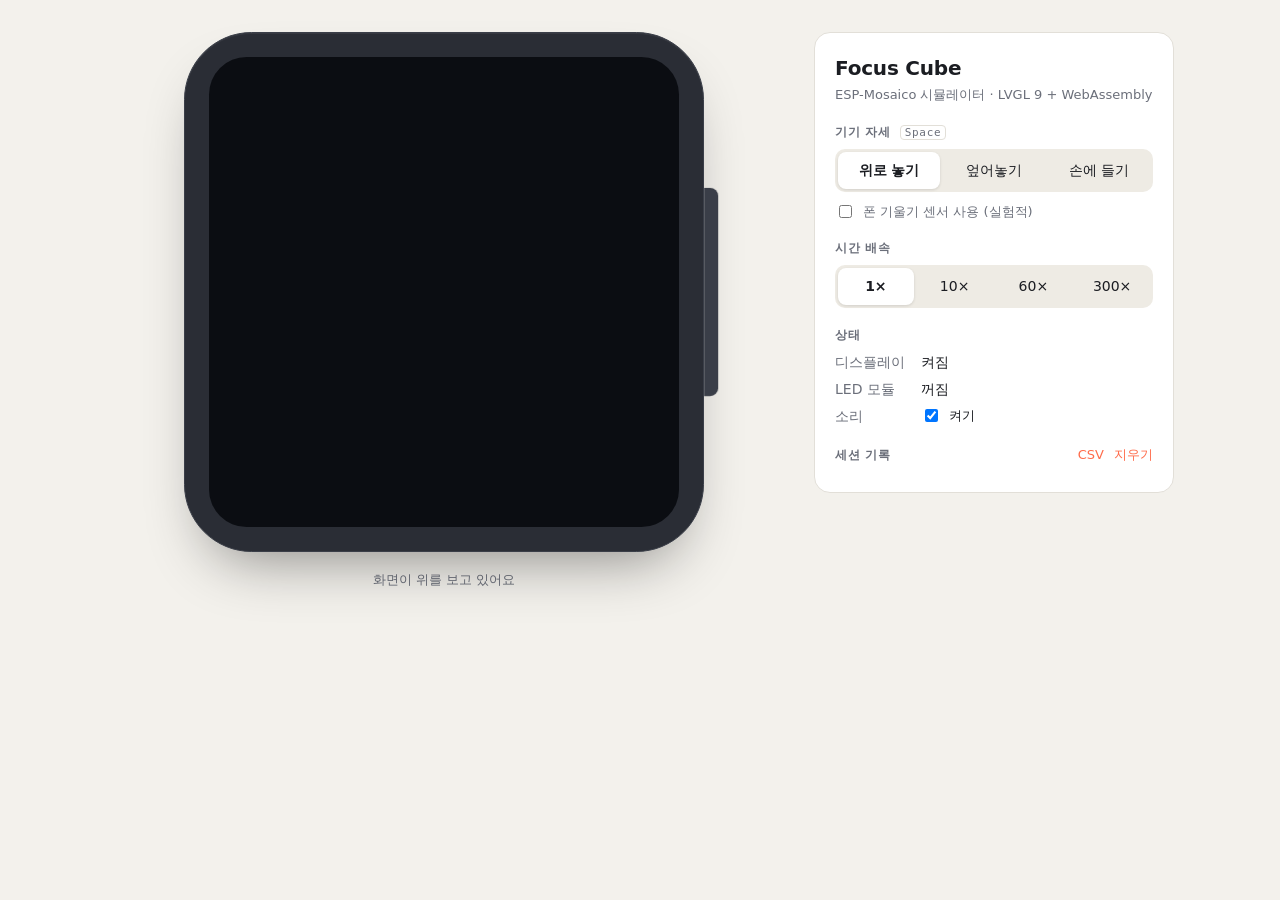
==== platform/web/index.html @ a2094a47 "Focus Cube: flip-to-focus timer for ESP-Mosaico - core: pose detection + session state machine (pure" ====
<!doctype html>
<html lang="ko">
<head>
  <meta charset="utf-8">
  <meta name="viewport" content="width=device-width, initial-scale=1">
  <title>Focus Cube Simulator</title>
  <link rel="stylesheet" href="sim.css">
</head>
<body>
  <main class="layout">
    <section class="stage">
      <div class="device" id="device">
        <div class="face front">
          <canvas id="screen" width="480" height="480" aria-label="ESP-Mosaico 480x480 display"></canvas>
          <div class="sleep-veil" id="veil"></div>
        </div>
        <div class="face back">
          <span class="brand">ESP-Mosaico</span>
          <span class="back-note">face down · screen off</span>
        </div>
        <div class="led-module" id="led" title="RGB LED module"></div>
      </div>
      <p class="caption" id="caption">화면이 위를 보고 있어요</p>
    </section>

    <aside class="panel">
      <header>
        <h1>Focus Cube</h1>
        <p class="sub">ESP-Mosaico 시뮬레이터 · LVGL 9 + WebAssembly</p>
      </header>

      <div class="group">
        <h2>기기 자세 <kbd>Space</kbd></h2>
        <div class="seg" id="pose">
          <button data-pose="up" class="on">위로 놓기</button>
          <button data-pose="down">엎어놓기</button>
          <button data-pose="tilt">손에 들기</button>
        </div>
        <label class="check"><input type="checkbox" id="motion"> 폰 기울기 센서 사용 (실험적)</label>
      </div>

      <div class="group">
        <h2>시간 배속</h2>
        <div class="seg" id="speed">
          <button data-k="1" class="on">1×</button>
          <button data-k="10">10×</button>
          <button data-k="60">60×</button>
          <button data-k="300">300×</button>
        </div>
      </div>

      <div class="group">
        <h2>상태</h2>
        <dl class="readout">
          <dt>디스플레이</dt><dd id="r-display">켜짐</dd>
          <dt>LED 모듈</dt><dd id="r-led">꺼짐</dd>
          <dt>소리</dt><dd><label class="check inline"><input type="checkbox" id="sound" checked> 켜기</label></dd>
        </dl>
      </div>

      <div class="group grow">
        <div class="row">
          <h2>세션 기록</h2>
          <span class="actions">
            <button class="link" id="export">CSV</button>
            <button class="link" id="clear">지우기</button>
          </span>
        </div>
        <ol class="log" id="log"></ol>
      </div>
    </aside>
  </main>

  <script src="focuscube.js"></script>
  <script src="sim.js"></script>
</body>
</html>
---- platform/web/sim.css ----
:root {
  --bg: #f3f1ec;
  --panel: #ffffff;
  --ink: #1b1d22;
  --muted: #6b6f7a;
  --line: #e2dfd8;
  --chip: #eeebe4;
  --accent: #ff6b4a;
  --body: #2a2d35;
  --body-edge: #3a3e48;
}
@media (prefers-color-scheme: dark) {
  :root {
    --bg: #101216;
    --panel: #181b21;
    --ink: #eef0f4;
    --muted: #8f95a3;
    --line: #2a2e37;
    --chip: #23272f;
    --body: #2c3039;
    --body-edge: #414652;
  }
}

* { box-sizing: border-box; }
html, body { margin: 0; }
body {
  background: var(--bg);
  color: var(--ink);
  font: 15px/1.5 system-ui, -apple-system, "Apple SD Gothic Neo", "Noto Sans KR", sans-serif;
  min-height: 100vh;
}

.layout {
  display: grid;
  grid-template-columns: 1fr minmax(300px, 360px);
  gap: 32px;
  max-width: 1100px;
  margin: 0 auto;
  padding: 32px 16px;
  align-items: start;
}
@media (max-width: 820px) {
  .layout { grid-template-columns: 1fr; padding: 16px; gap: 20px; }
}

/* ---------- device ---------- */
.stage { display: flex; flex-direction: column; align-items: center; perspective: 1400px; }
.device {
  --size: min(520px, calc(100vw - 32px));
  position: relative;
  width: var(--size);
  height: var(--size);
  transform-style: preserve-3d;
  transition: transform 0.7s cubic-bezier(.3,.7,.2,1);
}
.device.down { transform: rotateX(180deg); }
.device.tilt { transform: rotateX(28deg) rotateZ(-6deg) translateY(-8px); }

.face {
  position: absolute; inset: 0;
  border-radius: 13%;
  backface-visibility: hidden;
  background: var(--body);
  border: 1px solid var(--body-edge);
  box-shadow: 0 30px 60px -25px rgba(0,0,0,.45), inset 0 1px 0 rgba(255,255,255,.06);
}
.front { padding: 4.6%; }
.front canvas {
  width: 100%; height: 100%;
  border-radius: 8%;
  display: block;
  background: #0b0d12;
  touch-action: none;
  cursor: pointer;
}
.sleep-veil {
  position: absolute; inset: 4.6%;
  border-radius: 8%;
  background: #000;
  opacity: 0;
  pointer-events: none;
  transition: opacity .4s;
}
.sleep-veil.on { opacity: .92; }

.back {
  transform: rotateX(180deg);
  display: flex; flex-direction: column; align-items: center; justify-content: center; gap: 6px;
  color: #9aa1b0;
}
.brand { font-weight: 600; letter-spacing: .12em; font-size: 15px; }
.back-note { font-size: 12px; opacity: .7; }

.led-module {
  position: absolute;
  right: -14px; top: 30%;
  width: 14px; height: 40%;
  border-radius: 0 8px 8px 0;
  background: var(--body-edge);
  transform: translateZ(1px);
  transition: background .3s, box-shadow .3s;
}
.led-module[data-c="1"] { background: #ff4b3a; box-shadow: 0 0 24px 6px rgba(255,75,58,.55); }
.led-module[data-c="2"] { background: #3ddc84; box-shadow: 0 0 24px 6px rgba(61,220,132,.55); animation: pulse 1.2s ease-in-out infinite; }
.led-module[data-c="3"] { background: #4aa8ff; box-shadow: 0 0 20px 4px rgba(74,168,255,.45); }
@keyframes pulse { 50% { opacity: .45; } }

.caption { color: var(--muted); font-size: 13px; margin: 18px 0 0; min-height: 1.5em; }

/* ---------- panel ---------- */
.panel {
  background: var(--panel);
  border: 1px solid var(--line);
  border-radius: 16px;
  padding: 20px;
  display: flex; flex-direction: column; gap: 18px;
}
h1 { font-size: 20px; margin: 0; letter-spacing: -.01em; }
.sub { color: var(--muted); font-size: 13px; margin: 2px 0 0; }
h2 { font-size: 12px; font-weight: 600; color: var(--muted); text-transform: uppercase; letter-spacing: .06em; margin: 0 0 8px; }
kbd { font: 11px ui-monospace, monospace; border: 1px solid var(--line); border-radius: 4px; padding: 0 4px; margin-left: 4px; text-transform: none; }

.seg { display: flex; background: var(--chip); border-radius: 10px; padding: 3px; gap: 3px; }
.seg button {
  flex: 1; border: 0; background: transparent; color: var(--ink);
  padding: 8px 6px; border-radius: 8px; font: inherit; font-size: 14px; cursor: pointer;
}
.seg button.on { background: var(--panel); box-shadow: 0 1px 3px rgba(0,0,0,.12); font-weight: 600; }

.check { display: flex; align-items: center; gap: 8px; margin-top: 10px; font-size: 13px; color: var(--muted); }
.check.inline { margin: 0; color: var(--ink); }

.readout { display: grid; grid-template-columns: auto 1fr; gap: 6px 16px; margin: 0; font-size: 14px; }
.readout dt { color: var(--muted); }
.readout dd { margin: 0; }

.row { display: flex; justify-content: space-between; align-items: baseline; }
.actions { display: flex; gap: 10px; }
.link { border: 0; background: none; color: var(--accent); font: inherit; font-size: 13px; cursor: pointer; padding: 0; }

.log { list-style: none; margin: 0; padding: 0; max-height: 260px; overflow-y: auto; font-size: 13px; }
.log li { display: flex; justify-content: space-between; gap: 12px; padding: 7px 0; border-top: 1px solid var(--line); }
.log li:first-child { border-top: 0; }
.log .ok { color: #2fb36b; }
.log .partial { color: #d99a1e; }
.log .empty { color: var(--muted); justify-content: center; }
.log time { color: var(--muted); font-variant-numeric: tabular-nums; }
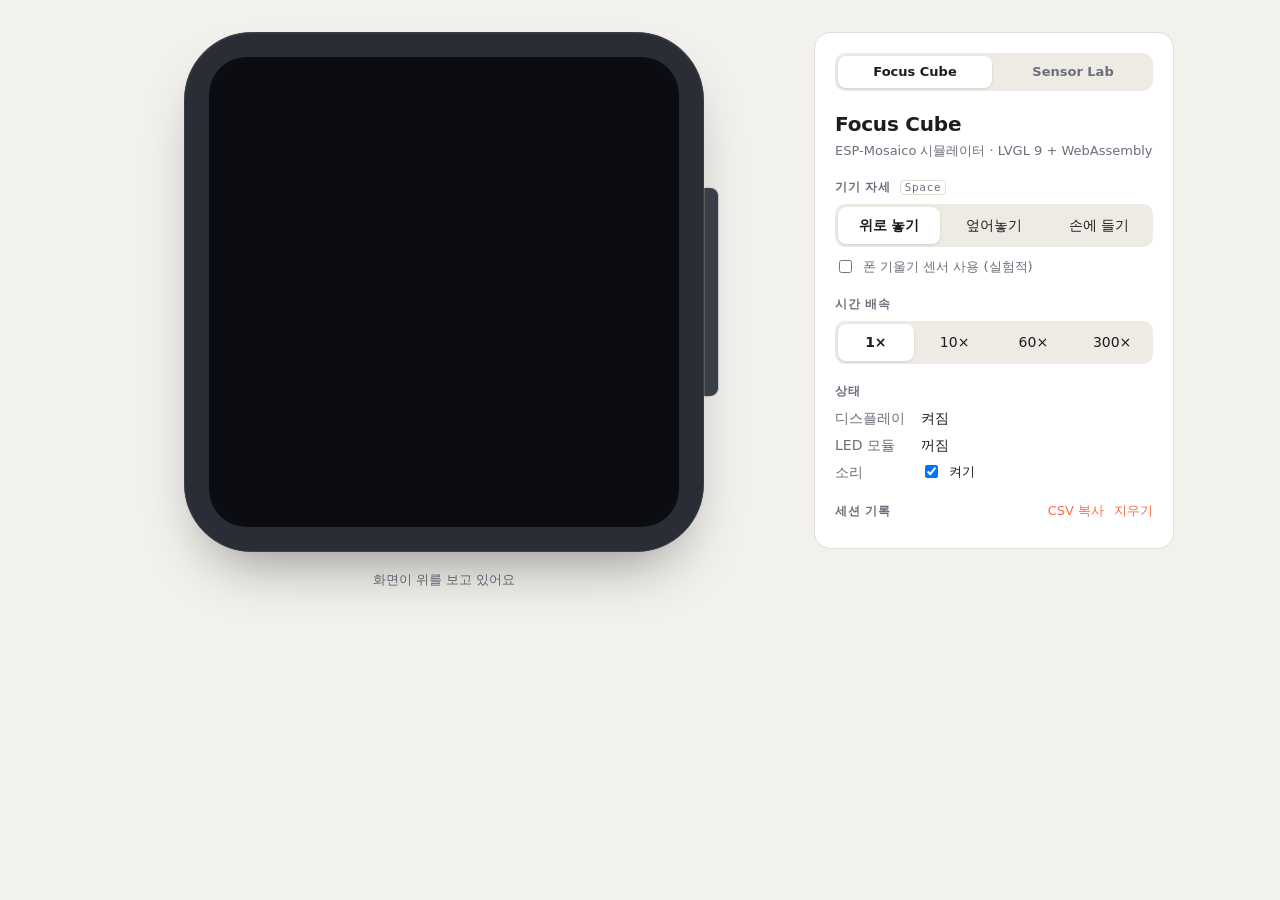
==== commit dd528189: "Add Sensor Lab: one page per on-board sensor - core/sensors: tilt, tilt-compensated heading, dual-ma" ====
--- a/platform/web/index.html
+++ b/platform/web/index.html
@@ -24,6 +24,10 @@
     </section>
 
     <aside class="panel">
+      <nav class="apps" aria-label="앱 선택">
+        <a href="index.html" aria-current="page">Focus Cube</a>
+        <a href="lab.html">Sensor Lab</a>
+      </nav>
       <header>
         <h1>Focus Cube</h1>
         <p class="sub">ESP-Mosaico 시뮬레이터 · LVGL 9 + WebAssembly</p>
@@ -62,7 +66,7 @@
         <div class="row">
           <h2>세션 기록</h2>
           <span class="actions">
-            <button class="link" id="export">CSV</button>
+            <button class="link" id="export">CSV 복사</button>
             <button class="link" id="clear">지우기</button>
           </span>
         </div>
@@ -72,6 +76,7 @@
   </main>
 
   <script src="focuscube.js"></script>
+  <script src="common.js"></script>
   <script src="sim.js"></script>
 </body>
 </html>
--- a/platform/web/sim.css
+++ b/platform/web/sim.css
@@ -10,7 +10,7 @@
   --body-edge: #3a3e48;
 }
 @media (prefers-color-scheme: dark) {
-  :root {
+  :root:not([data-theme="light"]) {
     --bg: #101216;
     --panel: #181b21;
     --ink: #eef0f4;
@@ -19,7 +19,19 @@
     --chip: #23272f;
     --body: #2c3039;
     --body-edge: #414652;
+    color-scheme: dark;
   }
+}
+:root[data-theme="dark"] {
+    --bg: #101216;
+    --panel: #181b21;
+    --ink: #eef0f4;
+    --muted: #8f95a3;
+    --line: #2a2e37;
+    --chip: #23272f;
+    --body: #2c3039;
+    --body-edge: #414652;
+    color-scheme: dark;
 }
 
 * { box-sizing: border-box; }
@@ -37,11 +49,13 @@
   gap: 32px;
   max-width: 1100px;
   margin: 0 auto;
-  padding: 32px 16px;
+  padding-block: 32px;
+  padding-left: max(16px, env(safe-area-inset-left, 0px));
+  padding-right: max(16px, env(safe-area-inset-right, 0px));
   align-items: start;
 }
 @media (max-width: 820px) {
-  .layout { grid-template-columns: 1fr; padding: 16px; gap: 20px; }
+  .layout { grid-template-columns: 1fr; padding-block: 16px; gap: 20px; }
 }
 
 /* ---------- device ---------- */
@@ -126,6 +140,8 @@
   flex: 1; border: 0; background: transparent; color: var(--ink);
   padding: 8px 6px; border-radius: 8px; font: inherit; font-size: 14px; cursor: pointer;
 }
+.seg button:focus-visible, .link:focus-visible { outline: 2px solid var(--accent); outline-offset: 2px; }
+@media (prefers-reduced-motion: reduce) { .device, .sleep-veil, .led-module { transition: none; } .led-module { animation: none !important; } }
 .seg button.on { background: var(--panel); box-shadow: 0 1px 3px rgba(0,0,0,.12); font-weight: 600; }
 
 .check { display: flex; align-items: center; gap: 8px; margin-top: 10px; font-size: 13px; color: var(--muted); }
@@ -140,9 +156,49 @@
 .link { border: 0; background: none; color: var(--accent); font: inherit; font-size: 13px; cursor: pointer; padding: 0; }
 
 .log { list-style: none; margin: 0; padding: 0; max-height: 260px; overflow-y: auto; font-size: 13px; }
+.panel, .log li span { min-width: 0; }
 .log li { display: flex; justify-content: space-between; gap: 12px; padding: 7px 0; border-top: 1px solid var(--line); }
 .log li:first-child { border-top: 0; }
 .log .ok { color: #2fb36b; }
 .log .partial { color: #d99a1e; }
 .log .empty { color: var(--muted); justify-content: center; }
 .log time { color: var(--muted); font-variant-numeric: tabular-nums; }
+
+/* ---------- shared: page switcher, vibration ---------- */
+.apps { display: flex; gap: 4px; background: var(--chip); border-radius: 10px; padding: 3px; }
+.apps a {
+  flex: 1; text-align: center; text-decoration: none; color: var(--muted);
+  padding: 6px 8px; border-radius: 8px; font-size: 13px; font-weight: 600;
+}
+.apps a[aria-current="page"] { background: var(--panel); color: var(--ink); box-shadow: 0 1px 3px rgba(0,0,0,.12); }
+.apps a:focus-visible { outline: 2px solid var(--accent); outline-offset: 2px; }
+
+.device.vibe .face { animation: buzz 70ms linear infinite; }
+@keyframes buzz {
+  0% { translate: 0 0; } 25% { translate: 2px -1px; } 50% { translate: -2px 1px; } 75% { translate: 1px 2px; } 100% { translate: 0 0; }
+}
+@media (prefers-reduced-motion: reduce) { .device.vibe .face { animation: none; outline: 3px solid var(--accent); } }
+
+/* ---------- Sensor Lab panel ---------- */
+.sensor { display: flex; flex-direction: column; gap: 8px; padding-top: 14px; border-top: 1px solid var(--line); }
+.sensor:first-of-type { border-top: 0; padding-top: 0; }
+.sensor h2 { margin: 0; }
+.chip-name { font: 11px ui-monospace, SFMono-Regular, Menlo, monospace; color: var(--muted); text-transform: none; letter-spacing: 0; margin-left: 6px; font-weight: 400; }
+.hint { margin: 0; font-size: 13px; color: var(--muted); }
+.slider { display: grid; grid-template-columns: 6.5em 1fr 4.2em; align-items: center; gap: 10px; font-size: 13px; }
+.slider input { width: 100%; accent-color: var(--accent); min-width: 0; }
+.slider output { text-align: right; font-variant-numeric: tabular-nums; }
+.btns { display: flex; flex-wrap: wrap; gap: 6px; }
+.btn {
+  border: 1px solid var(--line); background: var(--panel); color: var(--ink);
+  font: inherit; font-size: 13px; padding: 6px 12px; border-radius: 8px; cursor: pointer;
+}
+.btn:hover { border-color: var(--muted); }
+.btn:focus-visible { outline: 2px solid var(--accent); outline-offset: 2px; }
+.btn.hold:active, .btn.hold.down { background: var(--accent); color: #fff; border-color: var(--accent); }
+
+.raw { width: 100%; border-collapse: collapse; font-size: 12px; font-variant-numeric: tabular-nums; }
+.raw th { text-align: left; font-weight: 500; color: var(--muted); padding: 4px 8px 4px 0; white-space: nowrap; }
+.raw td { text-align: right; padding: 4px 0 4px 8px; font-family: ui-monospace, SFMono-Regular, Menlo, monospace; white-space: nowrap; }
+.raw tr + tr th, .raw tr + tr td { border-top: 1px solid var(--line); }
+.raw-wrap { overflow-x: auto; }
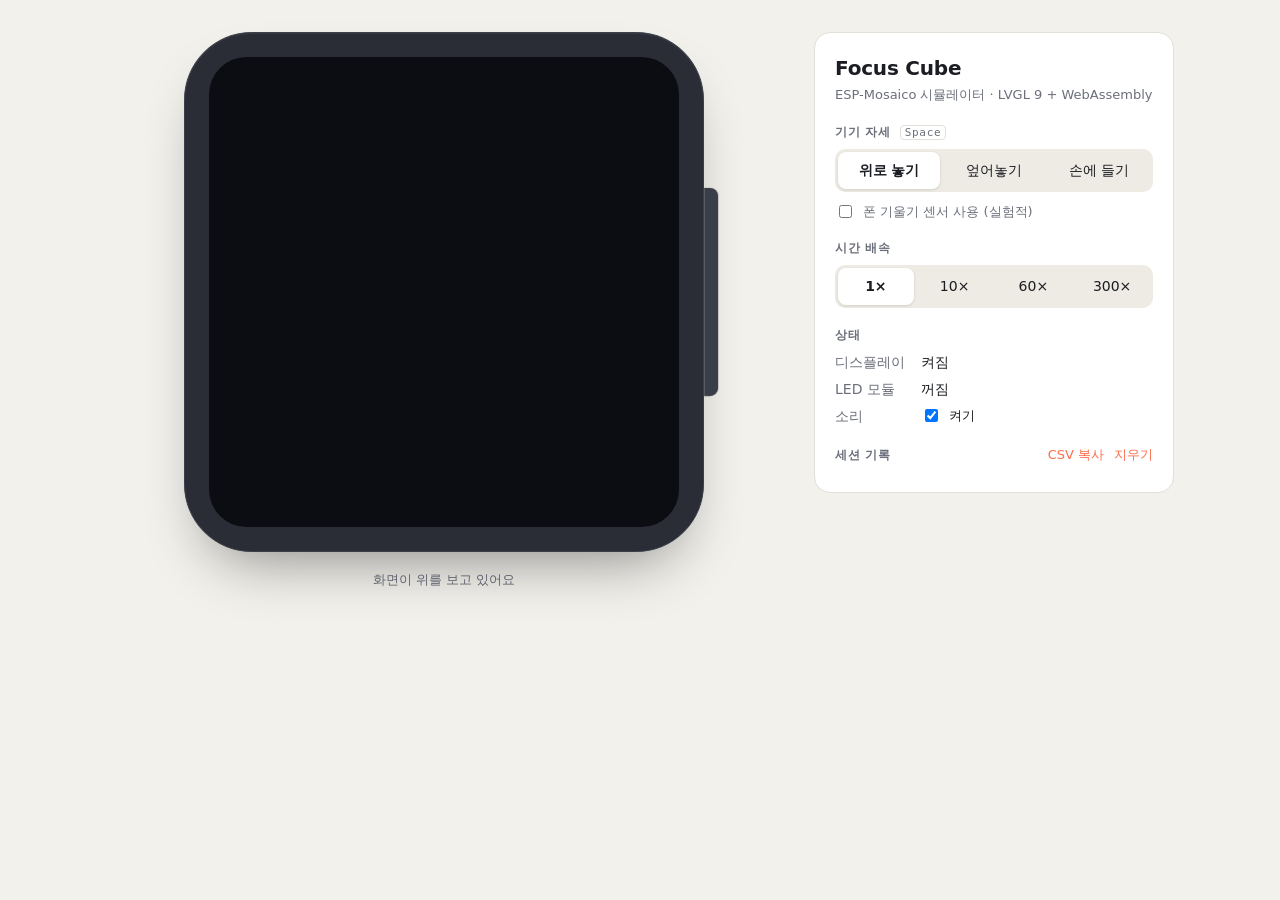
==== commit dad3f879: "Add GitHub Pages deploy; make simulator page theme-safe - pages.yml builds the web simulator and dep" ====
--- a/platform/web/index.html
+++ b/platform/web/index.html
@@ -24,10 +24,6 @@
     </section>
 
     <aside class="panel">
-      <nav class="apps" aria-label="앱 선택">
-        <a href="index.html" aria-current="page">Focus Cube</a>
-        <a href="lab.html">Sensor Lab</a>
-      </nav>
       <header>
         <h1>Focus Cube</h1>
         <p class="sub">ESP-Mosaico 시뮬레이터 · LVGL 9 + WebAssembly</p>
@@ -76,7 +72,6 @@
   </main>
 
   <script src="focuscube.js"></script>
-  <script src="common.js"></script>
   <script src="sim.js"></script>
 </body>
 </html>
--- a/platform/web/sim.css
+++ b/platform/web/sim.css
@@ -163,42 +163,3 @@
 .log .partial { color: #d99a1e; }
 .log .empty { color: var(--muted); justify-content: center; }
 .log time { color: var(--muted); font-variant-numeric: tabular-nums; }
-
-/* ---------- shared: page switcher, vibration ---------- */
-.apps { display: flex; gap: 4px; background: var(--chip); border-radius: 10px; padding: 3px; }
-.apps a {
-  flex: 1; text-align: center; text-decoration: none; color: var(--muted);
-  padding: 6px 8px; border-radius: 8px; font-size: 13px; font-weight: 600;
-}
-.apps a[aria-current="page"] { background: var(--panel); color: var(--ink); box-shadow: 0 1px 3px rgba(0,0,0,.12); }
-.apps a:focus-visible { outline: 2px solid var(--accent); outline-offset: 2px; }
-
-.device.vibe .face { animation: buzz 70ms linear infinite; }
-@keyframes buzz {
-  0% { translate: 0 0; } 25% { translate: 2px -1px; } 50% { translate: -2px 1px; } 75% { translate: 1px 2px; } 100% { translate: 0 0; }
-}
-@media (prefers-reduced-motion: reduce) { .device.vibe .face { animation: none; outline: 3px solid var(--accent); } }
-
-/* ---------- Sensor Lab panel ---------- */
-.sensor { display: flex; flex-direction: column; gap: 8px; padding-top: 14px; border-top: 1px solid var(--line); }
-.sensor:first-of-type { border-top: 0; padding-top: 0; }
-.sensor h2 { margin: 0; }
-.chip-name { font: 11px ui-monospace, SFMono-Regular, Menlo, monospace; color: var(--muted); text-transform: none; letter-spacing: 0; margin-left: 6px; font-weight: 400; }
-.hint { margin: 0; font-size: 13px; color: var(--muted); }
-.slider { display: grid; grid-template-columns: 6.5em 1fr 4.2em; align-items: center; gap: 10px; font-size: 13px; }
-.slider input { width: 100%; accent-color: var(--accent); min-width: 0; }
-.slider output { text-align: right; font-variant-numeric: tabular-nums; }
-.btns { display: flex; flex-wrap: wrap; gap: 6px; }
-.btn {
-  border: 1px solid var(--line); background: var(--panel); color: var(--ink);
-  font: inherit; font-size: 13px; padding: 6px 12px; border-radius: 8px; cursor: pointer;
-}
-.btn:hover { border-color: var(--muted); }
-.btn:focus-visible { outline: 2px solid var(--accent); outline-offset: 2px; }
-.btn.hold:active, .btn.hold.down { background: var(--accent); color: #fff; border-color: var(--accent); }
-
-.raw { width: 100%; border-collapse: collapse; font-size: 12px; font-variant-numeric: tabular-nums; }
-.raw th { text-align: left; font-weight: 500; color: var(--muted); padding: 4px 8px 4px 0; white-space: nowrap; }
-.raw td { text-align: right; padding: 4px 0 4px 8px; font-family: ui-monospace, SFMono-Regular, Menlo, monospace; white-space: nowrap; }
-.raw tr + tr th, .raw tr + tr td { border-top: 1px solid var(--line); }
-.raw-wrap { overflow-x: auto; }
